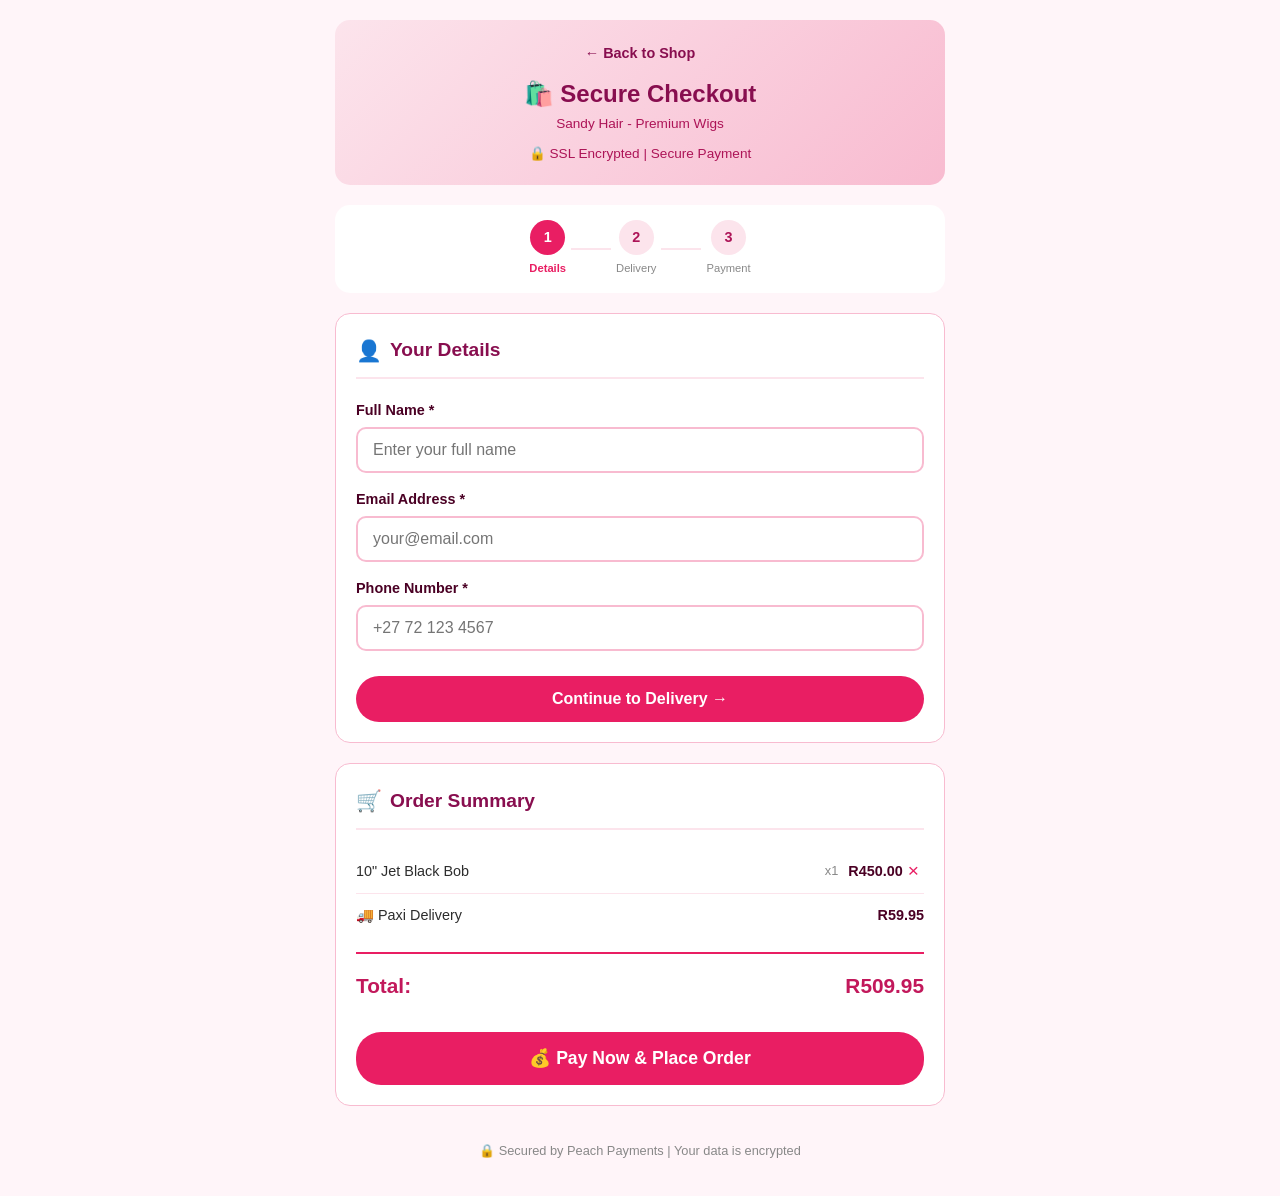
==== checkout.html @ 98039951 "Create checkout.html" ====
<!DOCTYPE html>
<html lang="en">
<head>
    <meta charset="UTF-8">
    <meta name="viewport" content="width=device-width, initial-scale=1.0">
    <title>Checkout - Sandy Hair | Premium Wigs</title>
    <link rel="stylesheet" href="checkout.css">
</head>
<body>

    <div class="checkout-container">

        <!-- Header -->
        <header class="checkout-header">
            <a href="index.html" class="back-link">← Back to Shop</a>
            <h1>🛍️ Secure Checkout</h1>
            <p>Sandy Hair - Premium Wigs</p>
            <p class="security-badge">🔒 SSL Encrypted | Secure Payment</p>
        </header>

        <!-- Step Indicator -->
        <div class="step-indicator">
            <div class="step active" id="step1Indicator">
                <span class="step-dot">1</span>
                <span class="step-label">Details</span>
            </div>
            <div class="step-line"></div>
            <div class="step" id="step2Indicator">
                <span class="step-dot">2</span>
                <span class="step-label">Delivery</span>
            </div>
            <div class="step-line"></div>
            <div class="step" id="step3Indicator">
                <span class="step-dot">3</span>
                <span class="step-label">Payment</span>
            </div>
        </div>

        <!-- Customer Details Section -->
        <section class="checkout-section" id="customerSection">
            <h2 class="section-heading">
                <span class="section-icon">👤</span>
                Your Details
            </h2>
            <div class="form-group">
                <label for="fullName">Full Name *</label>
                <input type="text" id="fullName" placeholder="Enter your full name" required>
            </div>
            <div class="form-group">
                <label for="email">Email Address *</label>
                <input type="email" id="email" placeholder="your@email.com" required>
            </div>
            <div class="form-group">
                <label for="phone">Phone Number *</label>
                <input type="tel" id="phone" placeholder="+27 72 123 4567" required>
            </div>
            <button class="next-btn" onclick="Checkout.nextStep('delivery')">
                Continue to Delivery → 
            </button>
        </section>

        <!-- Delivery Section -->
        <section class="checkout-section" id="deliverySection" style="display:none;">
            <h2 class="section-heading">
                <span class="section-icon">🚚</span>
                Delivery Method
            </h2>

            <!-- Paxi Delivery Option -->
            <label class="delivery-option selected" id="paxiOption" onclick="Checkout.selectDelivery('paxi')">
                <input type="radio" name="delivery" value="paxi" checked>
                <div class="delivery-option-content">
                    <strong>📦 Paxi Delivery</strong>
                    <small>4-7 working days | Collect at PEP/PAXI point</small>
                    <span class="delivery-price">from R59.95</span>
                </div>
            </label>

            <!-- Paxi Code Input -->
            <div class="paxi-fields" id="paxiFields">
                <div class="form-group">
                    <label for="paxiCode">Paxi Point Code *</label>
                    <input type="text" id="paxiCode" placeholder="e.g., POTC001" required>
                    <small class="help-text">Find your code at <a href="https://paxi.co.za" target="_blank">paxi.co.za</a></small>
                </div>
                <div class="form-group">
                    <label for="paxiPoint">Paxi Point Name *</label>
                    <input type="text" id="paxiPoint" placeholder="e.g., PEP Potchefstroom" required>
                </div>
            </div>

            <!-- Paxi Price Reference -->
            <div class="info-box">
                <h4>💡 Paxi Delivery Prices:</h4>
                <p>📦 Small (up to 3kg): <strong>R59.95</strong> — 1-2 units</p>
                <p>📦 Medium (up to 5kg): <strong>R79.95</strong> — 3-4 units</p>
                <p>📦 Large (up to 10kg): <strong>R109.95</strong> — 5+ units</p>
                <p class="free-delivery-note">🎉 <strong>Free delivery</strong> on orders over R650!</p>
            </div>

            <!-- Collection Option -->
            <label class="delivery-option" id="collectionOption" onclick="Checkout.selectDelivery('collection')">
                <input type="radio" name="delivery" value="collection">
                <div class="delivery-option-content">
                    <strong>📍 Free Collection</strong>
                    <small>Potchefstroom only | Address sent via WhatsApp</small>
                    <span class="delivery-price free">FREE</span>
                </div>
            </label>

            <div class="button-group">
                <button class="back-btn" onclick="Checkout.prevStep('customer')">← Back</button>
                <button class="next-btn" onclick="Checkout.nextStep('payment')">Continue to Payment →</button>
            </div>
        </section>

        <!-- Payment Section -->
        <section class="checkout-section" id="paymentSection" style="display:none;">
            <h2 class="section-heading">
                <span class="section-icon">💳</span>
                Payment Method
            </h2>

            <p class="payment-intro">Select your bank for <strong>Instant EFT</strong> payment via Peach Payments:</p>

            <!-- Bank Selection -->
            <div class="bank-grid" id="bankGrid">
                <div class="bank-option selected" onclick="Checkout.selectBank('capitec', this)">
                    <span class="bank-icon">🏦</span>
                    <span>Capitec Pay</span>
                </div>
                <div class="bank-option" onclick="Checkout.selectBank('nedbank', this)">
                    <span class="bank-icon">🏦</span>
                    <span>Nedbank</span>
                </div>
                <div class="bank-option" onclick="Checkout.selectBank('absa', this)">
                    <span class="bank-icon">🏦</span>
                    <span>Absa</span>
                </div>
                <div class="bank-option" onclick="Checkout.selectBank('fnb', this)">
                    <span class="bank-icon">🏦</span>
                    <span>FNB</span>
                </div>
                <div class="bank-option" onclick="Checkout.selectBank('standard', this)">
                    <span class="bank-icon">🏦</span>
                    <span>Standard Bank</span>
                </div>
                <div class="bank-option" onclick="Checkout.selectBank('investec', this)">
                    <span class="bank-icon">🏦</span>
                    <span>Investec</span>
                </div>
                <div class="bank-option" onclick="Checkout.selectBank('tymebank', this)">
                    <span class="bank-icon">🏦</span>
                    <span>Tyme Bank</span>
                </div>
            </div>

            <p class="security-note">🔒 Your payment is secured by <strong>Peach Payments</strong>. We never see or store your banking details.</p>

            <!-- Manual EFT Option -->
            <div class="manual-eft-box">
                <h4>📋 Or Pay via Manual EFT</h4>
                <p>Use our banking details and send proof of payment via WhatsApp:</p>
                <div class="bank-details">
                    <p><strong>Bank:</strong> [Your Bank Name]</p>
                    <p><strong>Account Holder:</strong> [Your Name]</p>
                    <p><strong>Account Number:</strong> [Your Account Number]</p>
                    <p><strong>Account Type:</strong> [Savings/Cheque]</p>
                    <p><strong>Reference:</strong> Your Name + Product</p>
                </div>
            </div>

            <div class="button-group">
                <button class="back-btn" onclick="Checkout.prevStep('delivery')">← Back</button>
            </div>
        </section>

        <!-- Order Summary -->
        <section class="checkout-section" id="orderSummary">
            <h2 class="section-heading">
                <span class="section-icon">🛒</span>
                Order Summary
            </h2>
            <div class="order-items" id="orderItems">
                <p class="empty-cart">Your cart is empty</p>
            </div>
            <div class="order-total">
                <span>Total:</span>
                <span id="grandTotal">R0.00</span>
            </div>

            <!-- Pay Now Button -->
            <button class="pay-btn" id="payButton" onclick="Checkout.processPayment()">
                💰 Pay Now & Place Order
            </button>

            <!-- Success Message -->
            <div class="success-message" id="successMessage">
                <h3>✅ Order Placed Successfully!</h3>
                <p>Your order has been received.</p>
                <p>Please send your proof of payment to:</p>
                <a href="#" id="whatsappLink" class="whatsapp-link" target="_blank">
                    💬 WhatsApp: +27 79 810 4481
                </a>
            </div>
        </section>

        <!-- Security Footer -->
        <div class="security-footer">
            <p>🔒 Secured by Peach Payments | Your data is encrypted</p>
        </div>
    </div>

    <script src="checkout.js"></script>
</body>
</html>
---- checkout.css ----
/* ============================================
   Sandy Hair - Checkout Stylesheet (Mobile First)
   ============================================ */

/* ----- Reset & Base ----- */
* {
    margin: 0;
    padding: 0;
    box-sizing: border-box;
}

body {
    font-family: 'Segoe UI', Tahoma, Geneva, Verdana, sans-serif;
    background: #fff5f9;
    color: #2d2d2d;
    line-height: 1.6;
    font-size: 16px;
    min-height: 100vh;
}

a {
    color: #e91e63;
    text-decoration: none;
}

/* ----- Checkout Container ----- */
.checkout-container {
    max-width: 550px;
    margin: 0 auto;
    padding: 15px;
}

/* ----- Header ----- */
.checkout-header {
    text-align: center;
    padding: 20px;
    background: linear-gradient(135deg, #fce4ec, #f8bbd0);
    border-radius: 15px;
    margin-bottom: 20px;
}

.back-link {
    display: inline-block;
    margin-bottom: 10px;
    font-size: 0.9rem;
    color: #880e4f;
    font-weight: 600;
}

.back-link:hover {
    text-decoration: underline;
}

.checkout-header h1 {
    color: #880e4f;
    font-size: 1.5rem;
}

.checkout-header p {
    color: #ad1457;
    font-size: 0.85rem;
}

.security-badge {
    margin-top: 8px;
    font-size: 0.75rem;
    color: #666;
}

/* ----- Step Indicator ----- */
.step-indicator {
    display: flex;
    align-items: center;
    justify-content: center;
    gap: 0;
    margin-bottom: 20px;
    padding: 15px;
    background: white;
    border-radius: 15px;
}

.step {
    display: flex;
    flex-direction: column;
    align-items: center;
    gap: 5px;
}

.step-dot {
    width: 35px;
    height: 35px;
    border-radius: 50%;
    background: #fce4ec;
    color: #ad1457;
    display: flex;
    align-items: center;
    justify-content: center;
    font-weight: bold;
    font-size: 0.9rem;
    transition: background 0.3s, color 0.3s;
}

.step.active .step-dot {
    background: #e91e63;
    color: white;
}

.step.completed .step-dot {
    background: #4caf50;
    color: white;
}

.step-label {
    font-size: 0.7rem;
    color: #888;
    font-weight: 500;
}

.step.active .step-label {
    color: #e91e63;
    font-weight: 700;
}

.step-line {
    width: 40px;
    height: 2px;
    background: #fce4ec;
    margin: 0 5px;
}

/* ----- Checkout Section ----- */
.checkout-section {
    background: white;
    border-radius: 15px;
    padding: 20px;
    margin-bottom: 20px;
    border: 1px solid #f8bbd0;
}

.section-heading {
    font-size: 1.2rem;
    color: #880e4f;
    margin-bottom: 20px;
    padding-bottom: 10px;
    border-bottom: 2px solid #fce4ec;
    display: flex;
    align-items: center;
    gap: 8px;
}

.section-icon {
    font-size: 1.3rem;
}

/* ----- Form Groups ----- */
.form-group {
    margin-bottom: 15px;
}

.form-group label {
    display: block;
    font-weight: 600;
    color: #4a0024;
    margin-bottom: 5px;
    font-size: 0.9rem;
}

.form-group input,
.form-group select {
    width: 100%;
    padding: 12px 15px;
    border: 2px solid #f8bbd0;
    border-radius: 10px;
    font-size: 1rem;
    transition: border-color 0.3s;
    background: #fff;
}

.form-group input:focus,
.form-group select:focus {
    outline: none;
    border-color: #e91e63;
}

.help-text {
    font-size: 0.75rem;
    color: #888;
    margin-top: 4px;
    display: block;
}

.help-text a {
    color: #e91e63;
    text-decoration: underline;
}

/* ----- Delivery Options ----- */
.delivery-option {
    display: block;
    padding: 15px;
    background: #fce4ec;
    border-radius: 12px;
    margin-bottom: 10px;
    cursor: pointer;
    border: 2px solid transparent;
    transition: border-color 0.3s, background 0.3s;
}

.delivery-option:hover {
    border-color: #e91e63;
}

.delivery-option.selected {
    border-color: #e91e63;
    background: #f8bbd0;
}

.delivery-option input[type="radio"] {
    margin-right: 10px;
}

.delivery-option-content strong {
    display: block;
    font-size: 1rem;
    color: #4a0024;
    margin-bottom: 3px;
}

.delivery-option-content small {
    display: block;
    font-size: 0.8rem;
    color: #666;
}

.delivery-price {
    font-weight: bold;
    color: #c2185b;
    font-size: 0.95rem;
    margin-top: 5px;
    display: inline-block;
}

.delivery-price.free {
    color: #4caf50;
}

/* ----- Paxi Fields ----- */
.paxi-fields {
    background: #fff3e0;
    padding: 15px;
    border-radius: 10px;
    margin: 10px 0;
}

/* ----- Info Box ----- */
.info-box {
    background: #fff5f9;
    padding: 15px;
    border-radius: 10px;
    margin: 15px 0;
    border: 1px solid #f8bbd0;
}

.info-box h4 {
    color: #880e4f;
    margin-bottom: 8px;
    font-size: 0.95rem;
}

.info-box p {
    font-size: 0.85rem;
    color: #555;
    margin-bottom: 4px;
}

.free-delivery-note {
    color: #4caf50;
    font-weight: 600;
    margin-top: 8px;
}

/* ----- Payment ----- */
.payment-intro {
    font-size: 0.9rem;
    color: #555;
    margin-bottom: 15px;
}

.bank-grid {
    display: grid;
    grid-template-columns: 1fr 1fr;
    gap: 10px;
    margin-bottom: 15px;
}

.bank-option {
    display: flex;
    align-items: center;
    gap: 8px;
    padding: 12px;
    background: #fce4ec;
    border-radius: 10px;
    cursor: pointer;
    border: 2px solid transparent;
    font-size: 0.85rem;
    font-weight: 500;
    transition: border-color 0.3s, background 0.3s;
}

.bank-option:hover {
    border-color: #e91e63;
}

.bank-option.selected {
    border-color: #e91e63;
    background: #f8bbd0;
}

.bank-icon {
    font-size: 1.2rem;
}

.security-note {
    font-size: 0.8rem;
    color: #888;
    text-align: center;
    margin: 15px 0;
}

/* ----- Manual EFT ----- */
.manual-eft-box {
    background: #fff3e0;
    padding: 15px;
    border-radius: 10px;
    margin-top: 15px;
    border: 1px solid #ffe0b2;
}

.manual-eft-box h4 {
    color: #e65100;
    margin-bottom: 8px;
}

.manual-eft-box p {
    font-size: 0.85rem;
    color: #555;
    margin-bottom: 5px;
}

.bank-details {
    background: white;
    padding: 12px;
    border-radius: 8px;
    margin-top: 10px;
}

.bank-details p {
    font-size: 0.85rem;
    margin-bottom: 4px;
    color: #333;
}

/* ----- Order Summary ----- */
#orderSummary {
    margin-bottom: 20px;
}

.order-items {
    margin-bottom: 15px;
}

.empty-cart {
    text-align: center;
    color: #888;
    padding: 20px;
}

.order-item {
    display: flex;
    justify-content: space-between;
    align-items: center;
    padding: 10px 0;
    border-bottom: 1px solid #fce4ec;
    font-size: 0.9rem;
}

.order-item:last-child {
    border-bottom: none;
}

.order-item-name {
    flex: 1;
}

.order-item-qty {
    margin: 0 10px;
    color: #888;
    font-size: 0.8rem;
}

.order-item-price {
    font-weight: 600;
    color: #4a0024;
}

.remove-item {
    background: none;
    border: none;
    color: #e91e63;
    cursor: pointer;
    font-size: 1.2rem;
    padding: 0 5px;
}

.delivery-row {
    color: #4caf50;
}

.order-total {
    display: flex;
    justify-content: space-between;
    align-items: center;
    padding: 15px 0;
    border-top: 2px solid #e91e63;
    font-weight: bold;
    font-size: 1.3rem;
    color: #c2185b;
}

/* ----- Buttons ----- */
.next-btn, .back-btn, .pay-btn {
    padding: 14px 25px;
    border: none;
    border-radius: 25px;
    font-size: 1rem;
    font-weight: bold;
    cursor: pointer;
    transition: background 0.3s, transform 0.2s;
}

.next-btn {
    background: #e91e63;
    color: white;
    width: 100%;
    margin-top: 10px;
}

.next-btn:hover {
    background: #c2185b;
    transform: translateY(-2px);
}

.back-btn {
    background: #fce4ec;
    color: #880e4f;
}

.back-btn:hover {
    background: #f8bbd0;
}

.pay-btn {
    width: 100%;
    padding: 16px;
    background: #e91e63;
    color: white;
    font-size: 1.1rem;
    margin-top: 15px;
}

.pay-btn:hover {
    background: #c2185b;
    transform: translateY(-2px);
}

.pay-btn:disabled {
    background: #ccc;
    cursor: not-allowed;
    transform: none;
}

.button-group {
    display: flex;
    gap: 10px;
    margin-top: 15px;
}

.button-group .back-btn {
    flex: 0.4;
}

.button-group .next-btn {
    flex: 0.6;
    margin-top: 0;
}

/* ----- Success Message ----- */
.success-message {
    display: none;
    background: #e8f5e9;
    padding: 20px;
    border-radius: 10px;
    text-align: center;
    margin-top: 20px;
    border: 1px solid #c8e6c9;
}

.success-message.show {
    display: block;
}

.success-message h3 {
    color: #2e7d32;
    margin-bottom: 10px;
}

.success-message p {
    font-size: 0.9rem;
    color: #555;
    margin-bottom: 5px;
}

.whatsapp-link {
    display: inline-block;
    margin-top: 10px;
    padding: 12px 20px;
    background: #25D366;
    color: white;
    border-radius: 25px;
    font-weight: bold;
    text-decoration: none;
}

.whatsapp-link:hover {
    background: #1da851;
}

/* ----- Security Footer ----- */
.security-footer {
    text-align: center;
    padding: 15px;
    color: #888;
    font-size: 0.8rem;
}

/* ----- Tablet & Desktop ----- */
@media (min-width: 768px) {
    .checkout-container {
        max-width: 600px;
        padding: 20px;
    }

    .bank-grid {
        grid-template-columns: repeat(3, 1fr);
    }

    .button-group {
        gap: 15px;
    }
}

@media (min-width: 1024px) {
    .checkout-container {
        max-width: 650px;
    }
}
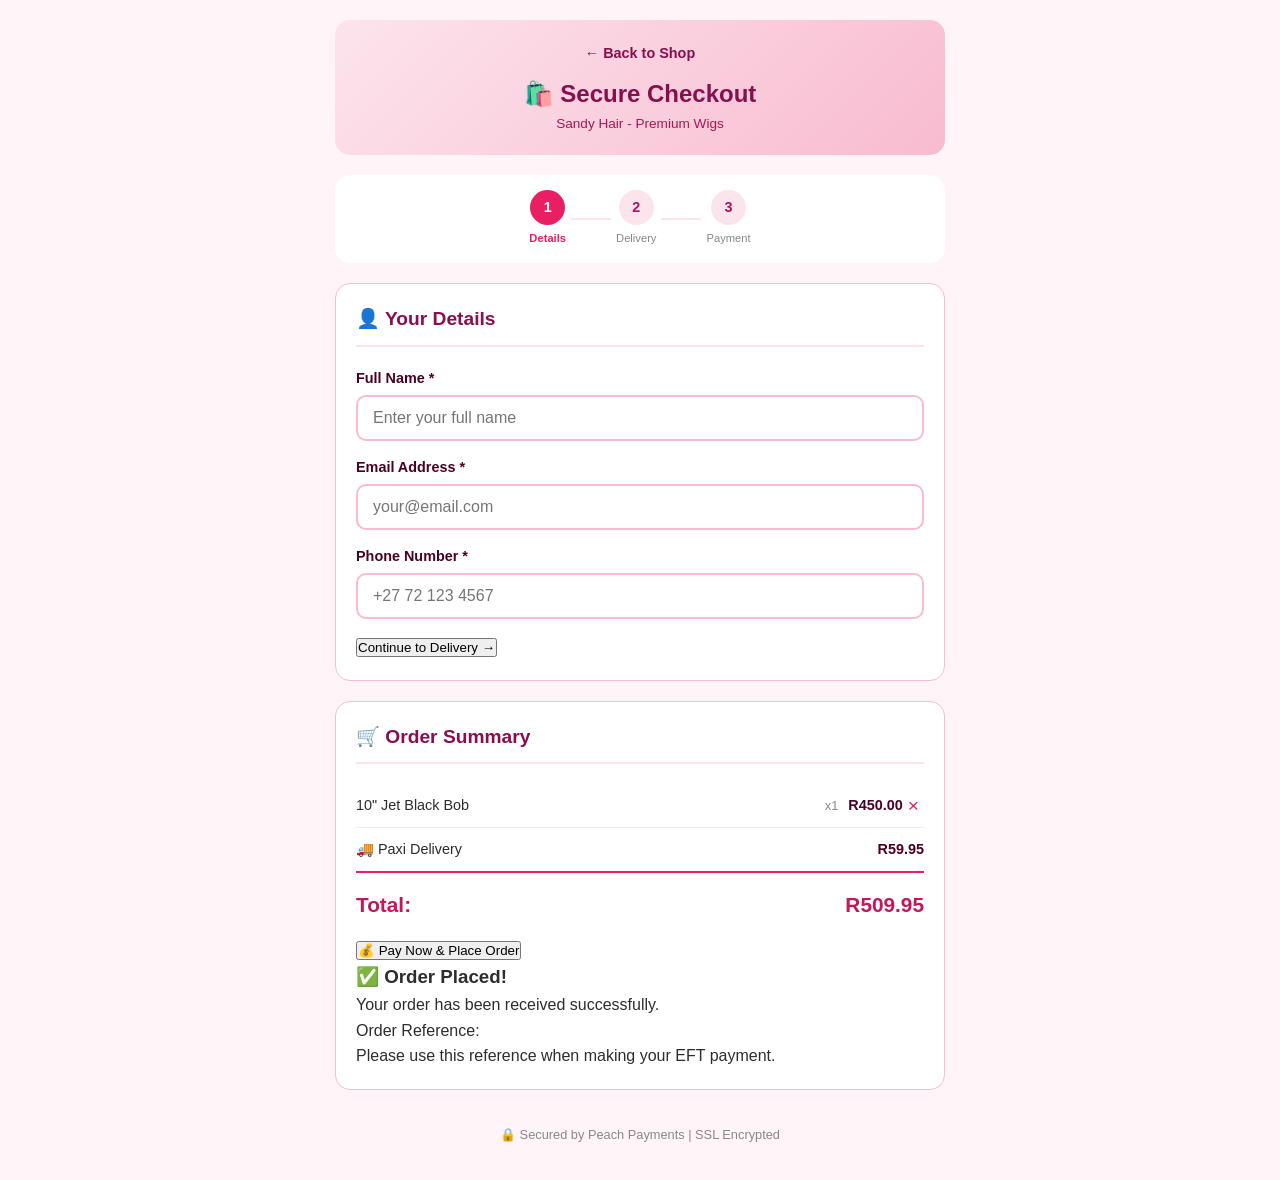
==== commit 53de2bb6: "Create checkout.html" ====
--- a/checkout.html
+++ b/checkout.html
@@ -3,45 +3,40 @@
 <head>
     <meta charset="UTF-8">
     <meta name="viewport" content="width=device-width, initial-scale=1.0">
-    <title>Checkout - Sandy Hair | Premium Wigs</title>
+    <title>Checkout - Sandy Hair</title>
     <link rel="stylesheet" href="checkout.css">
 </head>
 <body>
 
     <div class="checkout-container">
 
-        <!-- Header -->
         <header class="checkout-header">
             <a href="index.html" class="back-link">← Back to Shop</a>
             <h1>🛍️ Secure Checkout</h1>
             <p>Sandy Hair - Premium Wigs</p>
-            <p class="security-badge">🔒 SSL Encrypted | Secure Payment</p>
         </header>
 
         <!-- Step Indicator -->
         <div class="step-indicator">
-            <div class="step active" id="step1Indicator">
+            <div class="step active" id="step1Ind">
                 <span class="step-dot">1</span>
                 <span class="step-label">Details</span>
             </div>
             <div class="step-line"></div>
-            <div class="step" id="step2Indicator">
+            <div class="step" id="step2Ind">
                 <span class="step-dot">2</span>
                 <span class="step-label">Delivery</span>
             </div>
             <div class="step-line"></div>
-            <div class="step" id="step3Indicator">
+            <div class="step" id="step3Ind">
                 <span class="step-dot">3</span>
                 <span class="step-label">Payment</span>
             </div>
         </div>
 
-        <!-- Customer Details Section -->
-        <section class="checkout-section" id="customerSection">
-            <h2 class="section-heading">
-                <span class="section-icon">👤</span>
-                Your Details
-            </h2>
+        <!-- Step 1: Customer Details -->
+        <section class="checkout-section" id="step1">
+            <h2 class="section-heading">👤 Your Details</h2>
             <div class="form-group">
                 <label for="fullName">Full Name *</label>
                 <input type="text" id="fullName" placeholder="Enter your full name" required>
@@ -54,30 +49,23 @@
                 <label for="phone">Phone Number *</label>
                 <input type="tel" id="phone" placeholder="+27 72 123 4567" required>
             </div>
-            <button class="next-btn" onclick="Checkout.nextStep('delivery')">
-                Continue to Delivery → 
-            </button>
+            <button class="btn-primary" onclick="Checkout.goToStep(2)">Continue to Delivery →</button>
         </section>
 
-        <!-- Delivery Section -->
-        <section class="checkout-section" id="deliverySection" style="display:none;">
-            <h2 class="section-heading">
-                <span class="section-icon">🚚</span>
-                Delivery Method
-            </h2>
+        <!-- Step 2: Delivery -->
+        <section class="checkout-section" id="step2" style="display:none;">
+            <h2 class="section-heading">🚚 Delivery Method</h2>
 
-            <!-- Paxi Delivery Option -->
-            <label class="delivery-option selected" id="paxiOption" onclick="Checkout.selectDelivery('paxi')">
-                <input type="radio" name="delivery" value="paxi" checked>
-                <div class="delivery-option-content">
+            <label class="delivery-option selected" id="paxiOpt">
+                <input type="radio" name="delivery" value="paxi" checked onchange="Checkout.selectDelivery('paxi')">
+                <div>
                     <strong>📦 Paxi Delivery</strong>
-                    <small>4-7 working days | Collect at PEP/PAXI point</small>
+                    <small>4-7 working days | Collect at PEP/PAXI</small>
                     <span class="delivery-price">from R59.95</span>
                 </div>
             </label>
 
-            <!-- Paxi Code Input -->
-            <div class="paxi-fields" id="paxiFields">
+            <div id="paxiFields">
                 <div class="form-group">
                     <label for="paxiCode">Paxi Point Code *</label>
                     <input type="text" id="paxiCode" placeholder="e.g., POTC001" required>
@@ -89,125 +77,79 @@
                 </div>
             </div>
 
-            <!-- Paxi Price Reference -->
             <div class="info-box">
-                <h4>💡 Paxi Delivery Prices:</h4>
-                <p>📦 Small (up to 3kg): <strong>R59.95</strong> — 1-2 units</p>
-                <p>📦 Medium (up to 5kg): <strong>R79.95</strong> — 3-4 units</p>
-                <p>📦 Large (up to 10kg): <strong>R109.95</strong> — 5+ units</p>
-                <p class="free-delivery-note">🎉 <strong>Free delivery</strong> on orders over R650!</p>
+                <h4>💡 Paxi Prices:</h4>
+                <p>📦 Small (1-2 units): <strong>R59.95</strong></p>
+                <p>📦 Medium (3-4 units): <strong>R79.95</strong></p>
+                <p>📦 Large (5+ units): <strong>R109.95</strong></p>
+                <p class="free-note">🎉 <strong>Free delivery</strong> on orders over R650!</p>
             </div>
 
-            <!-- Collection Option -->
-            <label class="delivery-option" id="collectionOption" onclick="Checkout.selectDelivery('collection')">
-                <input type="radio" name="delivery" value="collection">
-                <div class="delivery-option-content">
+            <label class="delivery-option" id="collectOpt">
+                <input type="radio" name="delivery" value="collection" onchange="Checkout.selectDelivery('collection')">
+                <div>
                     <strong>📍 Free Collection</strong>
-                    <small>Potchefstroom only | Address sent via WhatsApp</small>
+                    <small>Potchefstroom only</small>
                     <span class="delivery-price free">FREE</span>
                 </div>
             </label>
 
-            <div class="button-group">
-                <button class="back-btn" onclick="Checkout.prevStep('customer')">← Back</button>
-                <button class="next-btn" onclick="Checkout.nextStep('payment')">Continue to Payment →</button>
+            <div class="btn-group">
+                <button class="btn-back" onclick="Checkout.goToStep(1)">← Back</button>
+                <button class="btn-primary" onclick="Checkout.goToStep(3)">Continue to Payment →</button>
             </div>
         </section>
 
-        <!-- Payment Section -->
-        <section class="checkout-section" id="paymentSection" style="display:none;">
-            <h2 class="section-heading">
-                <span class="section-icon">💳</span>
-                Payment Method
-            </h2>
+        <!-- Step 3: Payment -->
+        <section class="checkout-section" id="step3" style="display:none;">
+            <h2 class="section-heading">💳 Payment Method</h2>
+            <p class="payment-intro">Select your bank for <strong>Instant EFT</strong> payment:</p>
 
-            <p class="payment-intro">Select your bank for <strong>Instant EFT</strong> payment via Peach Payments:</p>
-
-            <!-- Bank Selection -->
-            <div class="bank-grid" id="bankGrid">
-                <div class="bank-option selected" onclick="Checkout.selectBank('capitec', this)">
-                    <span class="bank-icon">🏦</span>
-                    <span>Capitec Pay</span>
-                </div>
-                <div class="bank-option" onclick="Checkout.selectBank('nedbank', this)">
-                    <span class="bank-icon">🏦</span>
-                    <span>Nedbank</span>
-                </div>
-                <div class="bank-option" onclick="Checkout.selectBank('absa', this)">
-                    <span class="bank-icon">🏦</span>
-                    <span>Absa</span>
-                </div>
-                <div class="bank-option" onclick="Checkout.selectBank('fnb', this)">
-                    <span class="bank-icon">🏦</span>
-                    <span>FNB</span>
-                </div>
-                <div class="bank-option" onclick="Checkout.selectBank('standard', this)">
-                    <span class="bank-icon">🏦</span>
-                    <span>Standard Bank</span>
-                </div>
-                <div class="bank-option" onclick="Checkout.selectBank('investec', this)">
-                    <span class="bank-icon">🏦</span>
-                    <span>Investec</span>
-                </div>
-                <div class="bank-option" onclick="Checkout.selectBank('tymebank', this)">
-                    <span class="bank-icon">🏦</span>
-                    <span>Tyme Bank</span>
-                </div>
+            <div class="bank-grid">
+                <div class="bank-option selected" onclick="Checkout.selectBank('capitec', this)">🏦 Capitec Pay</div>
+                <div class="bank-option" onclick="Checkout.selectBank('nedbank', this)">🏦 Nedbank</div>
+                <div class="bank-option" onclick="Checkout.selectBank('absa', this)">🏦 Absa</div>
+                <div class="bank-option" onclick="Checkout.selectBank('fnb', this)">🏦 FNB</div>
+                <div class="bank-option" onclick="Checkout.selectBank('standard', this)">🏦 Standard Bank</div>
+                <div class="bank-option" onclick="Checkout.selectBank('investec', this)">🏦 Investec</div>
+                <div class="bank-option" onclick="Checkout.selectBank('tymebank', this)">🏦 Tyme Bank</div>
             </div>
 
-            <p class="security-note">🔒 Your payment is secured by <strong>Peach Payments</strong>. We never see or store your banking details.</p>
+            <p class="security-note">🔒 Secured by <strong>Peach Payments</strong></p>
 
-            <!-- Manual EFT Option -->
-            <div class="manual-eft-box">
-                <h4>📋 Or Pay via Manual EFT</h4>
-                <p>Use our banking details and send proof of payment via WhatsApp:</p>
-                <div class="bank-details">
-                    <p><strong>Bank:</strong> [Your Bank Name]</p>
-                    <p><strong>Account Holder:</strong> [Your Name]</p>
-                    <p><strong>Account Number:</strong> [Your Account Number]</p>
-                    <p><strong>Account Type:</strong> [Savings/Cheque]</p>
-                    <p><strong>Reference:</strong> Your Name + Product</p>
-                </div>
+            <div class="manual-eft">
+                <h4>📋 Manual EFT Details</h4>
+                <p><strong>Bank:</strong> Capitec</p>
+                <p><strong>Account:</strong> 1234567890</p>
+                <p><strong>Reference:</strong> Your Name + Product</p>
             </div>
 
-            <div class="button-group">
-                <button class="back-btn" onclick="Checkout.prevStep('delivery')">← Back</button>
+            <div class="btn-group">
+                <button class="btn-back" onclick="Checkout.goToStep(2)">← Back</button>
             </div>
         </section>
 
         <!-- Order Summary -->
         <section class="checkout-section" id="orderSummary">
-            <h2 class="section-heading">
-                <span class="section-icon">🛒</span>
-                Order Summary
-            </h2>
-            <div class="order-items" id="orderItems">
-                <p class="empty-cart">Your cart is empty</p>
-            </div>
+            <h2 class="section-heading">🛒 Order Summary</h2>
+            <div id="orderItems"><p class="empty-cart">Loading cart...</p></div>
             <div class="order-total">
                 <span>Total:</span>
                 <span id="grandTotal">R0.00</span>
             </div>
-
-            <!-- Pay Now Button -->
-            <button class="pay-btn" id="payButton" onclick="Checkout.processPayment()">
+            <button class="btn-pay" id="payBtn" onclick="Checkout.processPayment()">
                 💰 Pay Now & Place Order
             </button>
-
-            <!-- Success Message -->
-            <div class="success-message" id="successMessage">
-                <h3>✅ Order Placed Successfully!</h3>
-                <p>Your order has been received.</p>
-                <p>Please send your proof of payment to:</p>
-                <a href="#" id="whatsappLink" class="whatsapp-link" target="_blank">
-                    💬 WhatsApp: +27 79 810 4481
-                </a>
+            <div class="success-msg" id="successMsg">
+                <h3>✅ Order Placed!</h3>
+                <p>Your order has been received successfully.</p>
+                <p>Order Reference: <strong id="orderRef"></strong></p>
+                <p>Please use this reference when making your EFT payment.</p>
             </div>
         </section>
 
-        <!-- Security Footer -->
         <div class="security-footer">
-            <p>🔒 Secured by Peach Payments | Your data is encrypted</p>
+            <p>🔒 Secured by Peach Payments | SSL Encrypted</p>
         </div>
     </div>
 
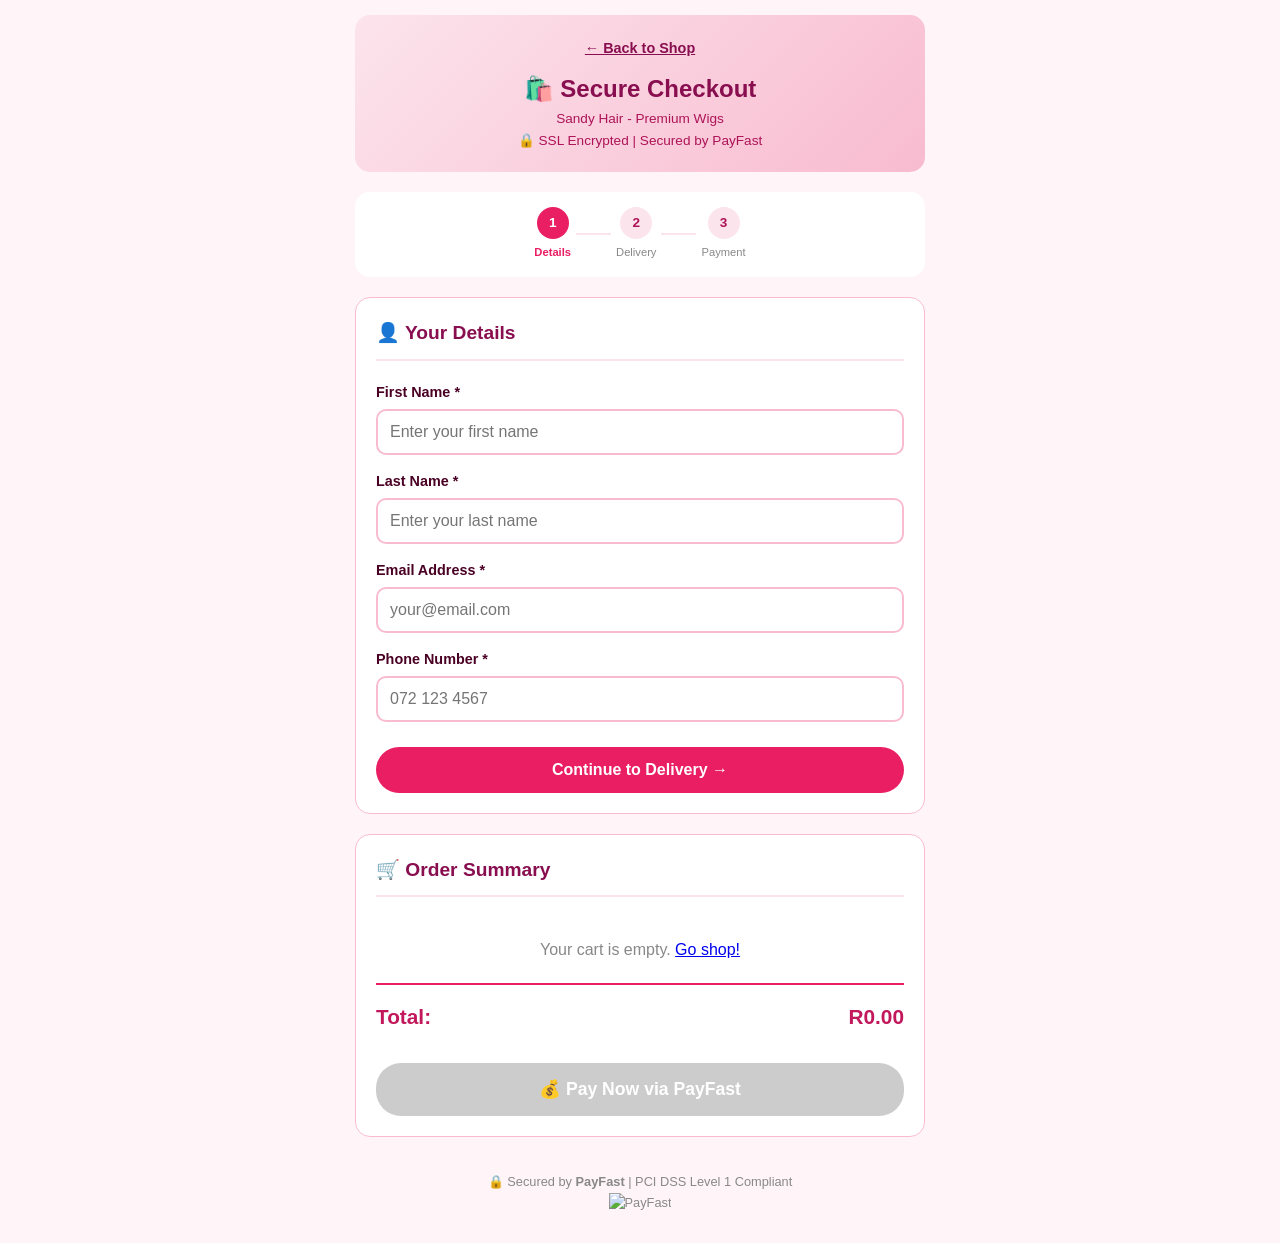
==== commit 6d30243d: "Update checkout.html" ====
--- a/checkout.html
+++ b/checkout.html
@@ -3,17 +3,19 @@
 <head>
     <meta charset="UTF-8">
     <meta name="viewport" content="width=device-width, initial-scale=1.0">
-    <title>Checkout - Sandy Hair</title>
+    <title>Checkout - Sandy Hair | Secure Payment</title>
     <link rel="stylesheet" href="checkout.css">
 </head>
 <body>
 
     <div class="checkout-container">
 
+        <!-- Header -->
         <header class="checkout-header">
             <a href="index.html" class="back-link">← Back to Shop</a>
             <h1>🛍️ Secure Checkout</h1>
             <p>Sandy Hair - Premium Wigs</p>
+            <p class="security-badge">🔒 SSL Encrypted | Secured by PayFast</p>
         </header>
 
         <!-- Step Indicator -->
@@ -38,8 +40,12 @@
         <section class="checkout-section" id="step1">
             <h2 class="section-heading">👤 Your Details</h2>
             <div class="form-group">
-                <label for="fullName">Full Name *</label>
-                <input type="text" id="fullName" placeholder="Enter your full name" required>
+                <label for="firstName">First Name *</label>
+                <input type="text" id="firstName" placeholder="Enter your first name" required>
+            </div>
+            <div class="form-group">
+                <label for="lastName">Last Name *</label>
+                <input type="text" id="lastName" placeholder="Enter your last name" required>
             </div>
             <div class="form-group">
                 <label for="email">Email Address *</label>
@@ -47,7 +53,7 @@
             </div>
             <div class="form-group">
                 <label for="phone">Phone Number *</label>
-                <input type="tel" id="phone" placeholder="+27 72 123 4567" required>
+                <input type="tel" id="phone" placeholder="072 123 4567" required>
             </div>
             <button class="btn-primary" onclick="Checkout.goToStep(2)">Continue to Delivery →</button>
         </section>
@@ -58,9 +64,9 @@
 
             <label class="delivery-option selected" id="paxiOpt">
                 <input type="radio" name="delivery" value="paxi" checked onchange="Checkout.selectDelivery('paxi')">
-                <div>
+                <div class="delivery-content">
                     <strong>📦 Paxi Delivery</strong>
-                    <small>4-7 working days | Collect at PEP/PAXI</small>
+                    <small>4-7 working days | Collect at PEP/PAXI point</small>
                     <span class="delivery-price">from R59.95</span>
                 </div>
             </label>
@@ -69,7 +75,7 @@
                 <div class="form-group">
                     <label for="paxiCode">Paxi Point Code *</label>
                     <input type="text" id="paxiCode" placeholder="e.g., POTC001" required>
-                    <small class="help-text">Find your code at <a href="https://paxi.co.za" target="_blank">paxi.co.za</a></small>
+                    <small class="help-text">Find your nearest Paxi code at <a href="https://paxi.co.za" target="_blank">paxi.co.za</a></small>
                 </div>
                 <div class="form-group">
                     <label for="paxiPoint">Paxi Point Name *</label>
@@ -78,18 +84,18 @@
             </div>
 
             <div class="info-box">
-                <h4>💡 Paxi Prices:</h4>
-                <p>📦 Small (1-2 units): <strong>R59.95</strong></p>
-                <p>📦 Medium (3-4 units): <strong>R79.95</strong></p>
-                <p>📦 Large (5+ units): <strong>R109.95</strong></p>
-                <p class="free-note">🎉 <strong>Free delivery</strong> on orders over R650!</p>
+                <h4>💡 Paxi Delivery Prices:</h4>
+                <p>📦 Small Parcel (1-2 units): <strong>R59.95</strong></p>
+                <p>📦 Medium Parcel (3-4 units): <strong>R79.95</strong></p>
+                <p>📦 Large Parcel (5+ units): <strong>R109.95</strong></p>
+                <p class="free-delivery-note">🎉 <strong>Free delivery</strong> on orders over R650!</p>
             </div>
 
             <label class="delivery-option" id="collectOpt">
                 <input type="radio" name="delivery" value="collection" onchange="Checkout.selectDelivery('collection')">
-                <div>
+                <div class="delivery-content">
                     <strong>📍 Free Collection</strong>
-                    <small>Potchefstroom only</small>
+                    <small>Potchefstroom only | Address provided after order</small>
                     <span class="delivery-price free">FREE</span>
                 </div>
             </label>
@@ -103,25 +109,40 @@
         <!-- Step 3: Payment -->
         <section class="checkout-section" id="step3" style="display:none;">
             <h2 class="section-heading">💳 Payment Method</h2>
-            <p class="payment-intro">Select your bank for <strong>Instant EFT</strong> payment:</p>
-
-            <div class="bank-grid">
-                <div class="bank-option selected" onclick="Checkout.selectBank('capitec', this)">🏦 Capitec Pay</div>
-                <div class="bank-option" onclick="Checkout.selectBank('nedbank', this)">🏦 Nedbank</div>
-                <div class="bank-option" onclick="Checkout.selectBank('absa', this)">🏦 Absa</div>
-                <div class="bank-option" onclick="Checkout.selectBank('fnb', this)">🏦 FNB</div>
-                <div class="bank-option" onclick="Checkout.selectBank('standard', this)">🏦 Standard Bank</div>
-                <div class="bank-option" onclick="Checkout.selectBank('investec', this)">🏦 Investec</div>
-                <div class="bank-option" onclick="Checkout.selectBank('tymebank', this)">🏦 Tyme Bank</div>
-            </div>
-
-            <p class="security-note">🔒 Secured by <strong>Peach Payments</strong></p>
-
-            <div class="manual-eft">
-                <h4>📋 Manual EFT Details</h4>
-                <p><strong>Bank:</strong> Capitec</p>
-                <p><strong>Account:</strong> 1234567890</p>
-                <p><strong>Reference:</strong> Your Name + Product</p>
+            <p class="payment-intro">You will be redirected to <strong>PayFast</strong> to complete your payment securely.</p>
+
+            <div class="payment-options">
+                <div class="payment-info-card">
+                    <h4>🔒 What PayFast Accepts:</h4>
+                    <div class="payment-methods-grid">
+                        <div class="payment-method">🏦 Instant EFT</div>
+                        <div class="payment-method">💳 Credit Card</div>
+                        <div class="payment-method">💳 Debit Card</div>
+                        <div class="payment-method">📱 Capitec Pay</div>
+                        <div class="payment-method">💵 Masterpass</div>
+                        <div class="payment-method">🪙 Scan to Pay</div>
+                        <div class="payment-method">🏦 FNB, Nedbank, Absa</div>
+                        <div class="payment-method">🏦 Standard Bank, Investec</div>
+                    </div>
+                </div>
+            </div>
+
+            <p class="security-note">
+                🔒 You will be redirected to PayFast's secure payment page.<br>
+                We never see or store your card details.
+            </p>
+
+            <div class="manual-eft-box">
+                <h4>📋 Prefer Manual EFT?</h4>
+                <p>Use our banking details below:</p>
+                <div class="bank-details">
+                    <p><strong>Bank:</strong> Capitec</p>
+                    <p><strong>Account Holder:</strong> Sandy Hair</p>
+                    <p><strong>Account Number:</strong> 1234567890</p>
+                    <p><strong>Account Type:</strong> Savings</p>
+                    <p><strong>Reference:</strong> Your Name + Product</p>
+                    <p class="manual-eft-note">⚠️ Manual EFT may take 1-2 business days to clear. Use PayFast for instant processing.</p>
+                </div>
             </div>
 
             <div class="btn-group">
@@ -132,24 +153,67 @@
         <!-- Order Summary -->
         <section class="checkout-section" id="orderSummary">
             <h2 class="section-heading">🛒 Order Summary</h2>
-            <div id="orderItems"><p class="empty-cart">Loading cart...</p></div>
+            <div id="orderItems">
+                <p class="empty-cart">Loading cart...</p>
+            </div>
             <div class="order-total">
                 <span>Total:</span>
                 <span id="grandTotal">R0.00</span>
             </div>
+
+            <!-- PayFast Form -->
+            <form id="payfastForm" action="https://www.payfast.co.za/eng/process" method="POST" style="display:none;">
+                <!-- Merchant Details -->
+                <input type="hidden" name="merchant_id" id="pfMerchantId" value="10000100">
+                <input type="hidden" name="merchant_key" id="pfMerchantKey" value="46f0cd694581a">
+                
+                <!-- Return URLs -->
+                <input type="hidden" name="return_url" id="pfReturnUrl" value="https://sandyhair.co.za/success.html">
+                <input type="hidden" name="cancel_url" id="pfCancelUrl" value="https://sandyhair.co.za/cancel.html">
+                <input type="hidden" name="notify_url" id="pfNotifyUrl" value="https://sandyhair.co.za/notify.php">
+                
+                <!-- Transaction Details -->
+                <input type="hidden" name="m_payment_id" id="pfPaymentId" value="">
+                <input type="hidden" name="amount" id="pfAmount" value="">
+                <input type="hidden" name="item_name" id="pfItemName" value="">
+                <input type="hidden" name="item_description" id="pfItemDescription" value="">
+                
+                <!-- Customer Details -->
+                <input type="hidden" name="name_first" id="pfNameFirst" value="">
+                <input type="hidden" name="name_last" id="pfNameLast" value="">
+                <input type="hidden" name="email_address" id="pfEmail" value="">
+                <input type="hidden" name="cell_number" id="pfCell" value="">
+                
+                <!-- Custom Data -->
+                <input type="hidden" name="custom_str1" id="pfCustom1" value="">
+                <input type="hidden" name="custom_str2" id="pfCustom2" value="">
+                <input type="hidden" name="custom_str3" id="pfCustom3" value="">
+            </form>
+
             <button class="btn-pay" id="payBtn" onclick="Checkout.processPayment()">
-                💰 Pay Now & Place Order
+                💰 Pay Now via PayFast
             </button>
+
+            <!-- Processing State -->
+            <div class="processing-msg" id="processingMsg" style="display:none;">
+                <div class="spinner"></div>
+                <p>Redirecting to PayFast secure payment...</p>
+                <p class="processing-sub">Please don't close this page</p>
+            </div>
+
+            <!-- Order Complete -->
             <div class="success-msg" id="successMsg">
-                <h3>✅ Order Placed!</h3>
-                <p>Your order has been received successfully.</p>
+                <h3>✅ Payment Successful!</h3>
+                <p>Thank you for your order!</p>
                 <p>Order Reference: <strong id="orderRef"></strong></p>
-                <p>Please use this reference when making your EFT payment.</p>
+                <p>We will process your order and send tracking details soon.</p>
+                <a href="index.html" class="btn-back-to-shop">← Continue Shopping</a>
             </div>
         </section>
 
         <div class="security-footer">
-            <p>🔒 Secured by Peach Payments | SSL Encrypted</p>
+            <p>🔒 Secured by <strong>PayFast</strong> | PCI DSS Level 1 Compliant</p>
+            <img src="https://www.payfast.co.za/images/logo/payfast-logo.svg" alt="PayFast" class="payfast-logo">
         </div>
     </div>
 
--- a/checkout.css
+++ b/checkout.css
@@ -1,8 +1,7 @@
 /* ============================================
-   Sandy Hair - Checkout Stylesheet (Mobile First)
+   Sandy Hair - Checkout Stylesheet
    ============================================ */
 
-/* ----- Reset & Base ----- */
 * {
     margin: 0;
     padding: 0;
@@ -15,22 +14,15 @@
     color: #2d2d2d;
     line-height: 1.6;
     font-size: 16px;
-    min-height: 100vh;
-}
-
-a {
-    color: #e91e63;
-    text-decoration: none;
-}
-
-/* ----- Checkout Container ----- */
+}
+
 .checkout-container {
     max-width: 550px;
     margin: 0 auto;
     padding: 15px;
 }
 
-/* ----- Header ----- */
+/* Header */
 .checkout-header {
     text-align: center;
     padding: 20px;
@@ -47,10 +39,6 @@
     font-weight: 600;
 }
 
-.back-link:hover {
-    text-decoration: underline;
-}
-
 .checkout-header h1 {
     color: #880e4f;
     font-size: 1.5rem;
@@ -61,13 +49,7 @@
     font-size: 0.85rem;
 }
 
-.security-badge {
-    margin-top: 8px;
-    font-size: 0.75rem;
-    color: #666;
-}
-
-/* ----- Step Indicator ----- */
+/* Step Indicator */
 .step-indicator {
     display: flex;
     align-items: center;
@@ -87,8 +69,8 @@
 }
 
 .step-dot {
-    width: 35px;
-    height: 35px;
+    width: 32px;
+    height: 32px;
     border-radius: 50%;
     background: #fce4ec;
     color: #ad1457;
@@ -96,8 +78,7 @@
     align-items: center;
     justify-content: center;
     font-weight: bold;
-    font-size: 0.9rem;
-    transition: background 0.3s, color 0.3s;
+    font-size: 0.85rem;
 }
 
 .step.active .step-dot {
@@ -113,7 +94,6 @@
 .step-label {
     font-size: 0.7rem;
     color: #888;
-    font-weight: 500;
 }
 
 .step.active .step-label {
@@ -122,13 +102,13 @@
 }
 
 .step-line {
-    width: 40px;
+    width: 35px;
     height: 2px;
     background: #fce4ec;
     margin: 0 5px;
 }
 
-/* ----- Checkout Section ----- */
+/* Sections */
 .checkout-section {
     background: white;
     border-radius: 15px;
@@ -143,16 +123,9 @@
     margin-bottom: 20px;
     padding-bottom: 10px;
     border-bottom: 2px solid #fce4ec;
-    display: flex;
-    align-items: center;
-    gap: 8px;
-}
-
-.section-icon {
-    font-size: 1.3rem;
-}
-
-/* ----- Form Groups ----- */
+}
+
+/* Form */
 .form-group {
     margin-bottom: 15px;
 }
@@ -165,19 +138,15 @@
     font-size: 0.9rem;
 }
 
-.form-group input,
-.form-group select {
+.form-group input {
     width: 100%;
-    padding: 12px 15px;
+    padding: 12px;
     border: 2px solid #f8bbd0;
     border-radius: 10px;
     font-size: 1rem;
-    transition: border-color 0.3s;
-    background: #fff;
-}
-
-.form-group input:focus,
-.form-group select:focus {
+}
+
+.form-group input:focus {
     outline: none;
     border-color: #e91e63;
 }
@@ -189,25 +158,17 @@
     display: block;
 }
 
-.help-text a {
-    color: #e91e63;
-    text-decoration: underline;
-}
-
-/* ----- Delivery Options ----- */
+/* Delivery Options */
 .delivery-option {
-    display: block;
+    display: flex;
+    align-items: center;
+    gap: 10px;
     padding: 15px;
     background: #fce4ec;
     border-radius: 12px;
     margin-bottom: 10px;
     cursor: pointer;
     border: 2px solid transparent;
-    transition: border-color 0.3s, background 0.3s;
-}
-
-.delivery-option:hover {
-    border-color: #e91e63;
 }
 
 .delivery-option.selected {
@@ -215,18 +176,17 @@
     background: #f8bbd0;
 }
 
-.delivery-option input[type="radio"] {
-    margin-right: 10px;
-}
-
-.delivery-option-content strong {
+.delivery-option input {
+    margin: 0;
+}
+
+.delivery-option strong {
     display: block;
     font-size: 1rem;
     color: #4a0024;
-    margin-bottom: 3px;
-}
-
-.delivery-option-content small {
+}
+
+.delivery-option small {
     display: block;
     font-size: 0.8rem;
     color: #666;
@@ -235,36 +195,30 @@
 .delivery-price {
     font-weight: bold;
     color: #c2185b;
-    font-size: 0.95rem;
-    margin-top: 5px;
-    display: inline-block;
 }
 
 .delivery-price.free {
     color: #4caf50;
 }
 
-/* ----- Paxi Fields ----- */
-.paxi-fields {
+#paxiFields {
     background: #fff3e0;
     padding: 15px;
     border-radius: 10px;
-    margin: 10px 0;
-}
-
-/* ----- Info Box ----- */
+    margin: 10px 0 15px;
+}
+
+/* Info Box */
 .info-box {
     background: #fff5f9;
     padding: 15px;
     border-radius: 10px;
     margin: 15px 0;
-    border: 1px solid #f8bbd0;
 }
 
 .info-box h4 {
     color: #880e4f;
     margin-bottom: 8px;
-    font-size: 0.95rem;
 }
 
 .info-box p {
@@ -273,13 +227,13 @@
     margin-bottom: 4px;
 }
 
-.free-delivery-note {
+.free-note {
     color: #4caf50;
     font-weight: 600;
     margin-top: 8px;
 }
 
-/* ----- Payment ----- */
+/* Bank Grid */
 .payment-intro {
     font-size: 0.9rem;
     color: #555;
@@ -294,21 +248,14 @@
 }
 
 .bank-option {
-    display: flex;
-    align-items: center;
-    gap: 8px;
     padding: 12px;
     background: #fce4ec;
     border-radius: 10px;
+    text-align: center;
     cursor: pointer;
     border: 2px solid transparent;
     font-size: 0.85rem;
     font-weight: 500;
-    transition: border-color 0.3s, background 0.3s;
-}
-
-.bank-option:hover {
-    border-color: #e91e63;
 }
 
 .bank-option.selected {
@@ -316,10 +263,6 @@
     background: #f8bbd0;
 }
 
-.bank-icon {
-    font-size: 1.2rem;
-}
-
 .security-note {
     font-size: 0.8rem;
     color: #888;
@@ -327,44 +270,25 @@
     margin: 15px 0;
 }
 
-/* ----- Manual EFT ----- */
-.manual-eft-box {
+/* Manual EFT */
+.manual-eft {
     background: #fff3e0;
     padding: 15px;
     border-radius: 10px;
     margin-top: 15px;
-    border: 1px solid #ffe0b2;
-}
-
-.manual-eft-box h4 {
+}
+
+.manual-eft h4 {
     color: #e65100;
     margin-bottom: 8px;
 }
 
-.manual-eft-box p {
-    font-size: 0.85rem;
-    color: #555;
-    margin-bottom: 5px;
-}
-
-.bank-details {
-    background: white;
-    padding: 12px;
-    border-radius: 8px;
-    margin-top: 10px;
-}
-
-.bank-details p {
+.manual-eft p {
     font-size: 0.85rem;
     margin-bottom: 4px;
-    color: #333;
-}
-
-/* ----- Order Summary ----- */
-#orderSummary {
-    margin-bottom: 20px;
-}
-
+}
+
+/* Order Summary */
 .order-items {
     margin-bottom: 15px;
 }
@@ -384,10 +308,6 @@
     font-size: 0.9rem;
 }
 
-.order-item:last-child {
-    border-bottom: none;
-}
-
 .order-item-name {
     flex: 1;
 }
@@ -395,15 +315,13 @@
 .order-item-qty {
     margin: 0 10px;
     color: #888;
-    font-size: 0.8rem;
 }
 
 .order-item-price {
     font-weight: 600;
-    color: #4a0024;
-}
-
-.remove-item {
+}
+
+.remove-btn {
     background: none;
     border: none;
     color: #e91e63;
@@ -412,14 +330,9 @@
     padding: 0 5px;
 }
 
-.delivery-row {
-    color: #4caf50;
-}
-
 .order-total {
     display: flex;
     justify-content: space-between;
-    align-items: center;
     padding: 15px 0;
     border-top: 2px solid #e91e63;
     font-weight: bold;
@@ -427,115 +340,101 @@
     color: #c2185b;
 }
 
-/* ----- Buttons ----- */
-.next-btn, .back-btn, .pay-btn {
-    padding: 14px 25px;
+/* Buttons */
+.btn-primary {
+    width: 100%;
+    padding: 14px;
+    background: #e91e63;
+    color: white;
     border: none;
     border-radius: 25px;
     font-size: 1rem;
     font-weight: bold;
     cursor: pointer;
-    transition: background 0.3s, transform 0.2s;
-}
-
-.next-btn {
-    background: #e91e63;
-    color: white;
-    width: 100%;
     margin-top: 10px;
 }
 
-.next-btn:hover {
+.btn-primary:hover {
     background: #c2185b;
-    transform: translateY(-2px);
-}
-
-.back-btn {
+}
+
+.btn-back {
+    padding: 12px 20px;
     background: #fce4ec;
     color: #880e4f;
-}
-
-.back-btn:hover {
+    border: none;
+    border-radius: 25px;
+    font-size: 0.9rem;
+    font-weight: bold;
+    cursor: pointer;
+}
+
+.btn-back:hover {
     background: #f8bbd0;
 }
 
-.pay-btn {
+.btn-pay {
     width: 100%;
     padding: 16px;
-    background: #e91e63;
+    background: #4caf50;
     color: white;
+    border: none;
+    border-radius: 25px;
     font-size: 1.1rem;
+    font-weight: bold;
+    cursor: pointer;
     margin-top: 15px;
 }
 
-.pay-btn:hover {
-    background: #c2185b;
-    transform: translateY(-2px);
-}
-
-.pay-btn:disabled {
+.btn-pay:hover {
+    background: #388e3c;
+}
+
+.btn-pay:disabled {
     background: #ccc;
     cursor: not-allowed;
-    transform: none;
-}
-
-.button-group {
+}
+
+.btn-group {
     display: flex;
     gap: 10px;
     margin-top: 15px;
 }
 
-.button-group .back-btn {
-    flex: 0.4;
-}
-
-.button-group .next-btn {
-    flex: 0.6;
+.btn-group .btn-back {
+    flex: 0.3;
+}
+
+.btn-group .btn-primary {
+    flex: 0.7;
     margin-top: 0;
 }
 
-/* ----- Success Message ----- */
-.success-message {
+/* Success */
+.success-msg {
     display: none;
     background: #e8f5e9;
     padding: 20px;
     border-radius: 10px;
     text-align: center;
     margin-top: 20px;
-    border: 1px solid #c8e6c9;
-}
-
-.success-message.show {
+}
+
+.success-msg.show {
     display: block;
 }
 
-.success-message h3 {
+.success-msg h3 {
     color: #2e7d32;
     margin-bottom: 10px;
 }
 
-.success-message p {
+.success-msg p {
     font-size: 0.9rem;
     color: #555;
-    margin-bottom: 5px;
-}
-
-.whatsapp-link {
-    display: inline-block;
-    margin-top: 10px;
-    padding: 12px 20px;
-    background: #25D366;
-    color: white;
-    border-radius: 25px;
-    font-weight: bold;
-    text-decoration: none;
-}
-
-.whatsapp-link:hover {
-    background: #1da851;
-}
-
-/* ----- Security Footer ----- */
+}
+
+/* Security Footer */
 .security-footer {
     text-align: center;
     padding: 15px;
@@ -543,24 +442,11 @@
     font-size: 0.8rem;
 }
 
-/* ----- Tablet & Desktop ----- */
 @media (min-width: 768px) {
     .checkout-container {
         max-width: 600px;
-        padding: 20px;
     }
-
     .bank-grid {
         grid-template-columns: repeat(3, 1fr);
     }
-
-    .button-group {
-        gap: 15px;
-    }
-}
-
-@media (min-width: 1024px) {
-    .checkout-container {
-        max-width: 650px;
-    }
-}
+}
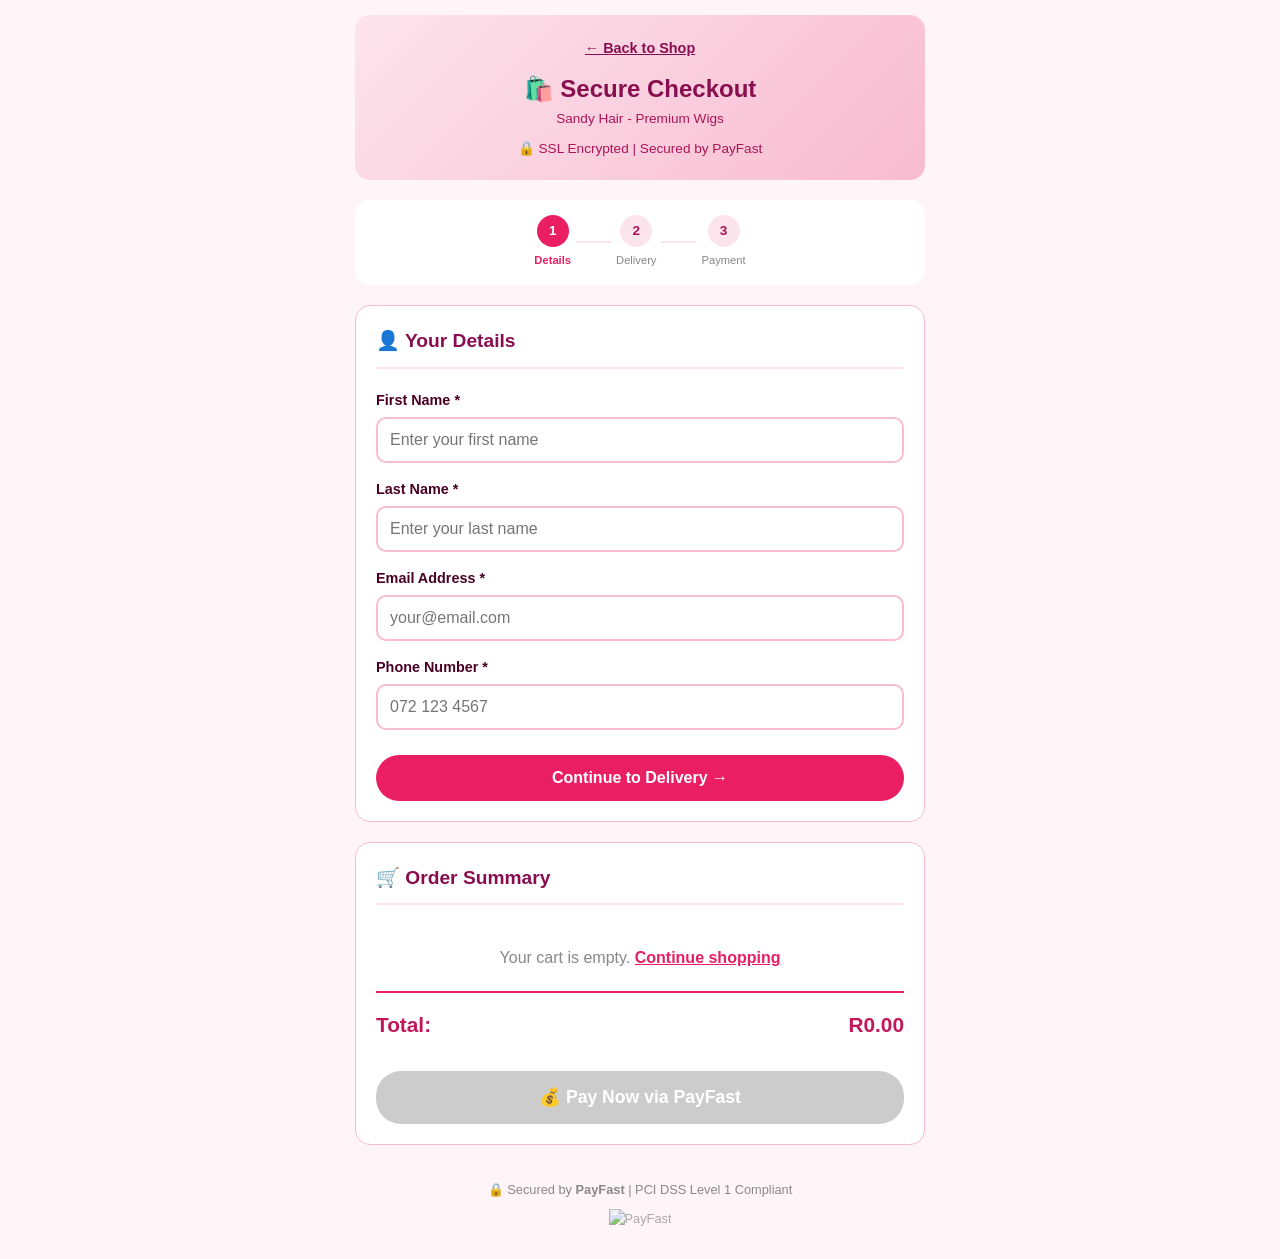
==== commit 12f06fc3: "Update checkout.html" ====
--- a/checkout.html
+++ b/checkout.html
@@ -66,8 +66,8 @@
                 <input type="radio" name="delivery" value="paxi" checked onchange="Checkout.selectDelivery('paxi')">
                 <div class="delivery-content">
                     <strong>📦 Paxi Delivery</strong>
-                    <small>4-7 working days | Collect at PEP/PAXI point</small>
-                    <span class="delivery-price">from R59.95</span>
+                    <small>5-7 working days | Collect at PEP/PAXI point</small>
+                    <span class="delivery-price">from R60.00</span>
                 </div>
             </label>
 
@@ -85,10 +85,10 @@
 
             <div class="info-box">
                 <h4>💡 Paxi Delivery Prices:</h4>
-                <p>📦 Small Parcel (1-2 units): <strong>R59.95</strong></p>
-                <p>📦 Medium Parcel (3-4 units): <strong>R79.95</strong></p>
+                <p>📦 Small Parcel (1-2 units): <strong>R60.00</strong></p>
+                <p>📦 Medium Parcel (3-4 units): <strong>R90.00</strong></p>
                 <p>📦 Large Parcel (5+ units): <strong>R109.95</strong></p>
-                <p class="free-delivery-note">🎉 <strong>Free delivery</strong> on orders over R650!</p>
+                <p class="free-delivery-note">🎉 <strong>Free delivery</strong> on orders over R1000!</p>
             </div>
 
             <label class="delivery-option" id="collectOpt">
--- a/checkout.css
+++ b/checkout.css
@@ -39,6 +39,8 @@
     font-weight: 600;
 }
 
+.back-link:hover { text-decoration: underline; }
+
 .checkout-header h1 {
     color: #880e4f;
     font-size: 1.5rem;
@@ -49,12 +51,17 @@
     font-size: 0.85rem;
 }
 
+.security-badge {
+    margin-top: 8px;
+    font-size: 0.75rem;
+    color: #4caf50;
+}
+
 /* Step Indicator */
 .step-indicator {
     display: flex;
     align-items: center;
     justify-content: center;
-    gap: 0;
     margin-bottom: 20px;
     padding: 15px;
     background: white;
@@ -79,6 +86,7 @@
     justify-content: center;
     font-weight: bold;
     font-size: 0.85rem;
+    transition: all 0.3s;
 }
 
 .step.active .step-dot {
@@ -144,6 +152,7 @@
     border: 2px solid #f8bbd0;
     border-radius: 10px;
     font-size: 1rem;
+    transition: border-color 0.3s;
 }
 
 .form-group input:focus {
@@ -156,6 +165,11 @@
     color: #888;
     margin-top: 4px;
     display: block;
+}
+
+.help-text a {
+    color: #e91e63;
+    text-decoration: underline;
 }
 
 /* Delivery Options */
@@ -169,6 +183,11 @@
     margin-bottom: 10px;
     cursor: pointer;
     border: 2px solid transparent;
+    transition: all 0.3s;
+}
+
+.delivery-option:hover {
+    border-color: #f8bbd0;
 }
 
 .delivery-option.selected {
@@ -180,13 +199,13 @@
     margin: 0;
 }
 
-.delivery-option strong {
+.delivery-content strong {
     display: block;
     font-size: 1rem;
     color: #4a0024;
 }
 
-.delivery-option small {
+.delivery-content small {
     display: block;
     font-size: 0.8rem;
     color: #666;
@@ -195,6 +214,8 @@
 .delivery-price {
     font-weight: bold;
     color: #c2185b;
+    margin-top: 3px;
+    display: inline-block;
 }
 
 .delivery-price.free {
@@ -214,11 +235,13 @@
     padding: 15px;
     border-radius: 10px;
     margin: 15px 0;
+    border: 1px solid #f8bbd0;
 }
 
 .info-box h4 {
     color: #880e4f;
     margin-bottom: 8px;
+    font-size: 0.95rem;
 }
 
 .info-box p {
@@ -227,40 +250,48 @@
     margin-bottom: 4px;
 }
 
-.free-note {
+.free-delivery-note {
     color: #4caf50;
     font-weight: 600;
     margin-top: 8px;
 }
 
-/* Bank Grid */
+/* Payment */
 .payment-intro {
     font-size: 0.9rem;
     color: #555;
     margin-bottom: 15px;
-}
-
-.bank-grid {
+    text-align: center;
+}
+
+.payment-info-card {
+    background: #e8f5e9;
+    padding: 15px;
+    border-radius: 12px;
+    margin-bottom: 15px;
+    border: 1px solid #c8e6c9;
+}
+
+.payment-info-card h4 {
+    color: #2e7d32;
+    margin-bottom: 10px;
+    text-align: center;
+}
+
+.payment-methods-grid {
     display: grid;
     grid-template-columns: 1fr 1fr;
-    gap: 10px;
-    margin-bottom: 15px;
-}
-
-.bank-option {
-    padding: 12px;
-    background: #fce4ec;
-    border-radius: 10px;
-    text-align: center;
-    cursor: pointer;
-    border: 2px solid transparent;
-    font-size: 0.85rem;
+    gap: 8px;
+}
+
+.payment-method {
+    background: white;
+    padding: 10px;
+    border-radius: 8px;
+    text-align: center;
+    font-size: 0.8rem;
     font-weight: 500;
-}
-
-.bank-option.selected {
-    border-color: #e91e63;
-    background: #f8bbd0;
+    color: #333;
 }
 
 .security-note {
@@ -268,35 +299,65 @@
     color: #888;
     text-align: center;
     margin: 15px 0;
+    line-height: 1.5;
 }
 
 /* Manual EFT */
-.manual-eft {
+.manual-eft-box {
     background: #fff3e0;
     padding: 15px;
     border-radius: 10px;
     margin-top: 15px;
-}
-
-.manual-eft h4 {
+    border: 1px solid #ffe0b2;
+}
+
+.manual-eft-box h4 {
     color: #e65100;
     margin-bottom: 8px;
 }
 
-.manual-eft p {
+.manual-eft-box p {
+    font-size: 0.85rem;
+    color: #555;
+    margin-bottom: 5px;
+}
+
+.bank-details {
+    background: white;
+    padding: 12px;
+    border-radius: 8px;
+    margin-top: 10px;
+}
+
+.bank-details p {
     font-size: 0.85rem;
     margin-bottom: 4px;
+    color: #333;
+}
+
+.manual-eft-note {
+    color: #e65100;
+    font-size: 0.8rem;
+    margin-top: 8px;
+    font-style: italic;
 }
 
 /* Order Summary */
 .order-items {
     margin-bottom: 15px;
+    max-height: 300px;
+    overflow-y: auto;
 }
 
 .empty-cart {
     text-align: center;
     color: #888;
     padding: 20px;
+}
+
+.empty-cart a {
+    color: #e91e63;
+    font-weight: 600;
 }
 
 .order-item {
@@ -315,10 +376,16 @@
 .order-item-qty {
     margin: 0 10px;
     color: #888;
+    font-size: 0.8rem;
 }
 
 .order-item-price {
     font-weight: 600;
+    color: #4a0024;
+}
+
+.order-item-price.free {
+    color: #4caf50;
 }
 
 .remove-btn {
@@ -328,11 +395,17 @@
     cursor: pointer;
     font-size: 1.2rem;
     padding: 0 5px;
+    transition: transform 0.2s;
+}
+
+.remove-btn:hover {
+    transform: scale(1.3);
 }
 
 .order-total {
     display: flex;
     justify-content: space-between;
+    align-items: center;
     padding: 15px 0;
     border-top: 2px solid #e91e63;
     font-weight: bold;
@@ -352,10 +425,12 @@
     font-weight: bold;
     cursor: pointer;
     margin-top: 10px;
+    transition: background 0.3s, transform 0.2s;
 }
 
 .btn-primary:hover {
     background: #c2185b;
+    transform: translateY(-2px);
 }
 
 .btn-back {
@@ -367,6 +442,7 @@
     font-size: 0.9rem;
     font-weight: bold;
     cursor: pointer;
+    transition: background 0.3s;
 }
 
 .btn-back:hover {
@@ -384,15 +460,34 @@
     font-weight: bold;
     cursor: pointer;
     margin-top: 15px;
+    transition: background 0.3s, transform 0.2s;
 }
 
 .btn-pay:hover {
     background: #388e3c;
+    transform: translateY(-2px);
 }
 
 .btn-pay:disabled {
     background: #ccc;
     cursor: not-allowed;
+    transform: none;
+}
+
+.btn-back-to-shop {
+    display: inline-block;
+    margin-top: 15px;
+    padding: 12px 25px;
+    background: #e91e63;
+    color: white;
+    text-decoration: none;
+    border-radius: 25px;
+    font-weight: bold;
+    transition: background 0.3s;
+}
+
+.btn-back-to-shop:hover {
+    background: #c2185b;
 }
 
 .btn-group {
@@ -408,6 +503,38 @@
 .btn-group .btn-primary {
     flex: 0.7;
     margin-top: 0;
+}
+
+/* Processing */
+.processing-msg {
+    text-align: center;
+    padding: 30px;
+}
+
+.spinner {
+    width: 50px;
+    height: 50px;
+    border: 5px solid #fce4ec;
+    border-top: 5px solid #e91e63;
+    border-radius: 50%;
+    animation: spin 1s linear infinite;
+    margin: 0 auto 15px;
+}
+
+@keyframes spin {
+    0% { transform: rotate(0deg); }
+    100% { transform: rotate(360deg); }
+}
+
+.processing-msg p {
+    font-size: 0.95rem;
+    color: #555;
+}
+
+.processing-sub {
+    font-size: 0.8rem;
+    color: #888;
+    margin-top: 5px;
 }
 
 /* Success */
@@ -415,9 +542,10 @@
     display: none;
     background: #e8f5e9;
     padding: 20px;
-    border-radius: 10px;
+    border-radius: 12px;
     text-align: center;
     margin-top: 20px;
+    border: 1px solid #c8e6c9;
 }
 
 .success-msg.show {
@@ -426,15 +554,17 @@
 
 .success-msg h3 {
     color: #2e7d32;
+    font-size: 1.3rem;
     margin-bottom: 10px;
 }
 
 .success-msg p {
     font-size: 0.9rem;
     color: #555;
-}
-
-/* Security Footer */
+    margin-bottom: 5px;
+}
+
+/* Footer */
 .security-footer {
     text-align: center;
     padding: 15px;
@@ -442,11 +572,19 @@
     font-size: 0.8rem;
 }
 
+.payfast-logo {
+    height: 30px;
+    margin-top: 8px;
+    opacity: 0.7;
+}
+
+/* Responsive */
 @media (min-width: 768px) {
     .checkout-container {
         max-width: 600px;
     }
-    .bank-grid {
-        grid-template-columns: repeat(3, 1fr);
+    
+    .payment-methods-grid {
+        grid-template-columns: repeat(4, 1fr);
     }
 }
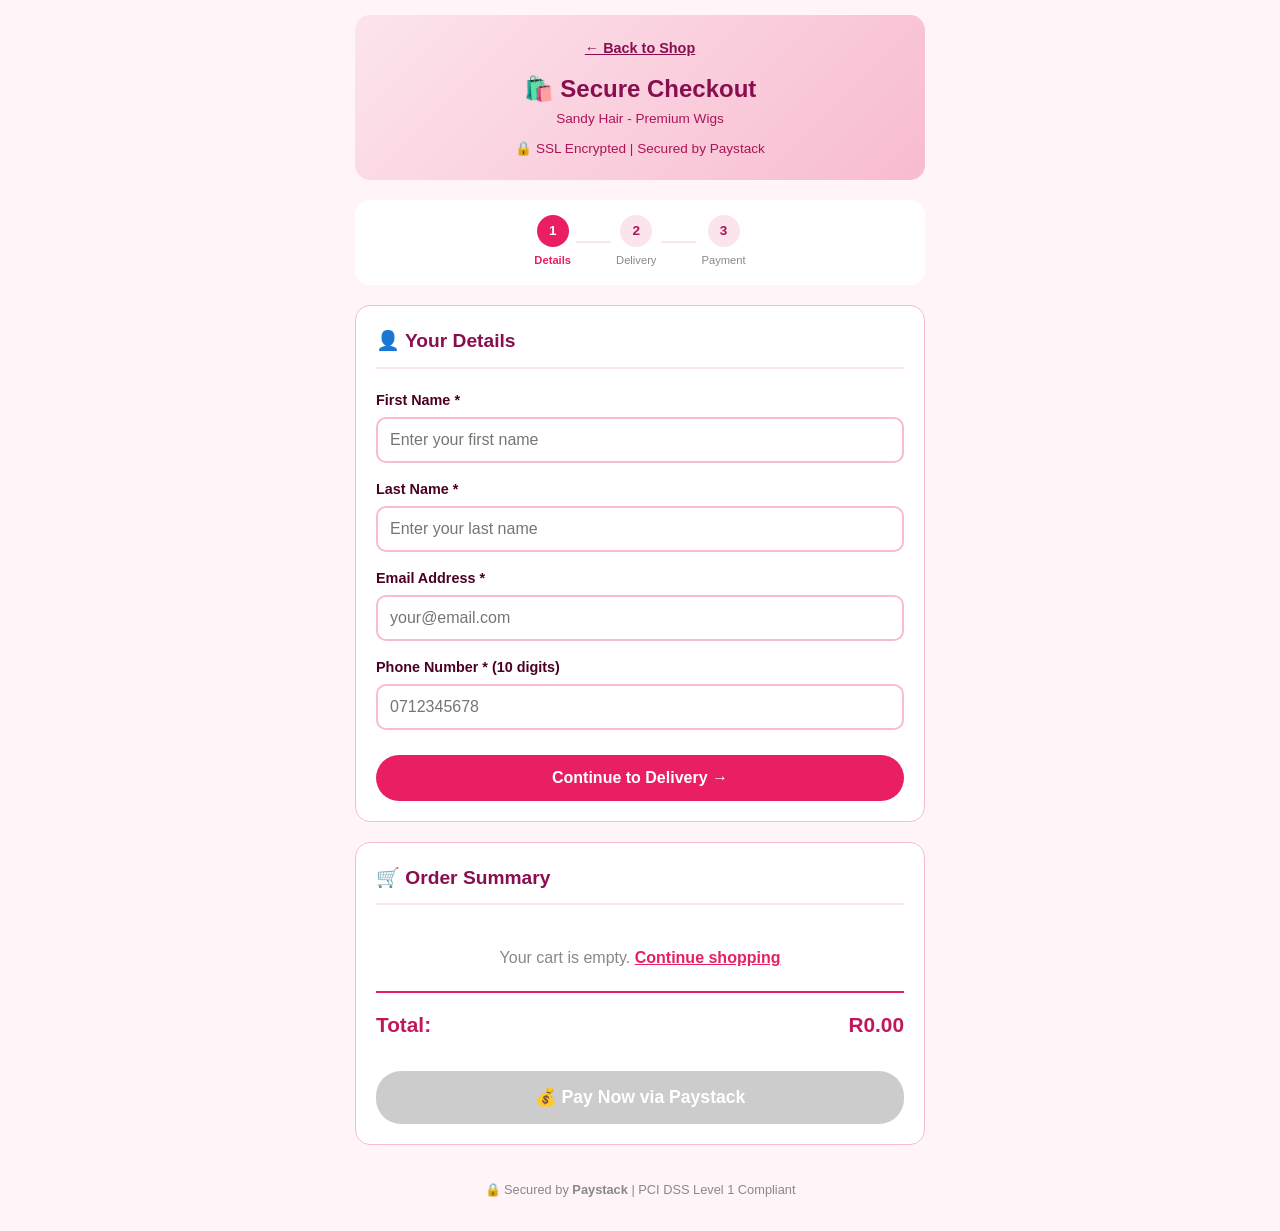
==== commit 74813f22: "Update checkout.html" ====
--- a/checkout.html
+++ b/checkout.html
@@ -5,17 +5,18 @@
     <meta name="viewport" content="width=device-width, initial-scale=1.0">
     <title>Checkout - Sandy Hair | Secure Payment</title>
     <link rel="stylesheet" href="checkout.css">
+    <!-- Step 1: Include the Paystack InlineJS library [citation:10] -->
+    <script src="https://js.paystack.co/v2/inline.js"></script>
 </head>
 <body>
 
     <div class="checkout-container">
 
-        <!-- Header -->
         <header class="checkout-header">
             <a href="index.html" class="back-link">← Back to Shop</a>
             <h1>🛍️ Secure Checkout</h1>
             <p>Sandy Hair - Premium Wigs</p>
-            <p class="security-badge">🔒 SSL Encrypted | Secured by PayFast</p>
+            <p class="security-badge">🔒 SSL Encrypted | Secured by Paystack</p>
         </header>
 
         <!-- Step Indicator -->
@@ -52,8 +53,8 @@
                 <input type="email" id="email" placeholder="your@email.com" required>
             </div>
             <div class="form-group">
-                <label for="phone">Phone Number *</label>
-                <input type="tel" id="phone" placeholder="072 123 4567" required>
+                <label for="phone">Phone Number * (10 digits)</label>
+                <input type="tel" id="phone" placeholder="0712345678" required pattern="[0-9]{10}" maxlength="10">
             </div>
             <button class="btn-primary" onclick="Checkout.goToStep(2)">Continue to Delivery →</button>
         </section>
@@ -66,7 +67,7 @@
                 <input type="radio" name="delivery" value="paxi" checked onchange="Checkout.selectDelivery('paxi')">
                 <div class="delivery-content">
                     <strong>📦 Paxi Delivery</strong>
-                    <small>5-7 working days | Collect at PEP/PAXI point</small>
+                    <small>4-7 working days | Collect at PEP/PAXI point</small>
                     <span class="delivery-price">from R60.00</span>
                 </div>
             </label>
@@ -75,7 +76,6 @@
                 <div class="form-group">
                     <label for="paxiCode">Paxi Point Code *</label>
                     <input type="text" id="paxiCode" placeholder="e.g., POTC001" required>
-                    <small class="help-text">Find your nearest Paxi code at <a href="https://paxi.co.za" target="_blank">paxi.co.za</a></small>
                 </div>
                 <div class="form-group">
                     <label for="paxiPoint">Paxi Point Name *</label>
@@ -86,16 +86,16 @@
             <div class="info-box">
                 <h4>💡 Paxi Delivery Prices:</h4>
                 <p>📦 Small Parcel (1-2 units): <strong>R60.00</strong></p>
-                <p>📦 Medium Parcel (3-4 units): <strong>R90.00</strong></p>
-                <p>📦 Large Parcel (5+ units): <strong>R109.95</strong></p>
-                <p class="free-delivery-note">🎉 <strong>Free delivery</strong> on orders over R1000!</p>
+                <p>📦 Medium Parcel (3-4 units): <strong>R80.00</strong></p>
+                <p>📦 Large Parcel (5+ units): <strong>R110.00</strong></p>
+                <p class="free-delivery-note">🎉 <strong>Free delivery</strong> on orders over R650!</p>
             </div>
 
             <label class="delivery-option" id="collectOpt">
                 <input type="radio" name="delivery" value="collection" onchange="Checkout.selectDelivery('collection')">
                 <div class="delivery-content">
                     <strong>📍 Free Collection</strong>
-                    <small>Potchefstroom only | Address provided after order</small>
+                    <small>Potchefstroom only</small>
                     <span class="delivery-price free">FREE</span>
                 </div>
             </label>
@@ -109,41 +109,19 @@
         <!-- Step 3: Payment -->
         <section class="checkout-section" id="step3" style="display:none;">
             <h2 class="section-heading">💳 Payment Method</h2>
-            <p class="payment-intro">You will be redirected to <strong>PayFast</strong> to complete your payment securely.</p>
+            <p class="payment-intro">Pay securely via <strong>Paystack</strong> using Instant EFT, card, or Masterpass.</p>
 
-            <div class="payment-options">
-                <div class="payment-info-card">
-                    <h4>🔒 What PayFast Accepts:</h4>
-                    <div class="payment-methods-grid">
-                        <div class="payment-method">🏦 Instant EFT</div>
-                        <div class="payment-method">💳 Credit Card</div>
-                        <div class="payment-method">💳 Debit Card</div>
-                        <div class="payment-method">📱 Capitec Pay</div>
-                        <div class="payment-method">💵 Masterpass</div>
-                        <div class="payment-method">🪙 Scan to Pay</div>
-                        <div class="payment-method">🏦 FNB, Nedbank, Absa</div>
-                        <div class="payment-method">🏦 Standard Bank, Investec</div>
-                    </div>
+            <div class="payment-info-card">
+                <h4>🔒 Paystack Accepts:</h4>
+                <div class="payment-methods-grid">
+                    <div class="payment-method">🏦 Instant EFT</div>
+                    <div class="payment-method">💳 Credit/Debit Card</div>
+                    <div class="payment-method">📱 Masterpass</div>
+                    <div class="payment-method">🪙 SnapScan</div>
                 </div>
             </div>
 
-            <p class="security-note">
-                🔒 You will be redirected to PayFast's secure payment page.<br>
-                We never see or store your card details.
-            </p>
-
-            <div class="manual-eft-box">
-                <h4>📋 Prefer Manual EFT?</h4>
-                <p>Use our banking details below:</p>
-                <div class="bank-details">
-                    <p><strong>Bank:</strong> Capitec</p>
-                    <p><strong>Account Holder:</strong> Sandy Hair</p>
-                    <p><strong>Account Number:</strong> 1234567890</p>
-                    <p><strong>Account Type:</strong> Savings</p>
-                    <p><strong>Reference:</strong> Your Name + Product</p>
-                    <p class="manual-eft-note">⚠️ Manual EFT may take 1-2 business days to clear. Use PayFast for instant processing.</p>
-                </div>
-            </div>
+            <p class="security-note">🔒 You will be redirected to Paystack's secure payment page.<br>We never see or store your banking details.</p>
 
             <div class="btn-group">
                 <button class="btn-back" onclick="Checkout.goToStep(2)">← Back</button>
@@ -153,51 +131,21 @@
         <!-- Order Summary -->
         <section class="checkout-section" id="orderSummary">
             <h2 class="section-heading">🛒 Order Summary</h2>
-            <div id="orderItems">
-                <p class="empty-cart">Loading cart...</p>
-            </div>
+            <div id="orderItems"><p class="empty-cart">Loading cart...</p></div>
             <div class="order-total">
                 <span>Total:</span>
                 <span id="grandTotal">R0.00</span>
             </div>
 
-            <!-- PayFast Form -->
-            <form id="payfastForm" action="https://www.payfast.co.za/eng/process" method="POST" style="display:none;">
-                <!-- Merchant Details -->
-                <input type="hidden" name="merchant_id" id="pfMerchantId" value="10000100">
-                <input type="hidden" name="merchant_key" id="pfMerchantKey" value="46f0cd694581a">
-                
-                <!-- Return URLs -->
-                <input type="hidden" name="return_url" id="pfReturnUrl" value="https://sandyhair.co.za/success.html">
-                <input type="hidden" name="cancel_url" id="pfCancelUrl" value="https://sandyhair.co.za/cancel.html">
-                <input type="hidden" name="notify_url" id="pfNotifyUrl" value="https://sandyhair.co.za/notify.php">
-                
-                <!-- Transaction Details -->
-                <input type="hidden" name="m_payment_id" id="pfPaymentId" value="">
-                <input type="hidden" name="amount" id="pfAmount" value="">
-                <input type="hidden" name="item_name" id="pfItemName" value="">
-                <input type="hidden" name="item_description" id="pfItemDescription" value="">
-                
-                <!-- Customer Details -->
-                <input type="hidden" name="name_first" id="pfNameFirst" value="">
-                <input type="hidden" name="name_last" id="pfNameLast" value="">
-                <input type="hidden" name="email_address" id="pfEmail" value="">
-                <input type="hidden" name="cell_number" id="pfCell" value="">
-                
-                <!-- Custom Data -->
-                <input type="hidden" name="custom_str1" id="pfCustom1" value="">
-                <input type="hidden" name="custom_str2" id="pfCustom2" value="">
-                <input type="hidden" name="custom_str3" id="pfCustom3" value="">
-            </form>
-
-            <button class="btn-pay" id="payBtn" onclick="Checkout.processPayment()">
-                💰 Pay Now via PayFast
+            <!-- Paystack Pay Button -->
+            <button class="btn-pay" id="payBtn" onclick="Checkout.payWithPaystack()">
+                💰 Pay Now via Paystack
             </button>
 
             <!-- Processing State -->
             <div class="processing-msg" id="processingMsg" style="display:none;">
                 <div class="spinner"></div>
-                <p>Redirecting to PayFast secure payment...</p>
+                <p>Opening Paystack secure payment...</p>
                 <p class="processing-sub">Please don't close this page</p>
             </div>
 
@@ -212,8 +160,7 @@
         </section>
 
         <div class="security-footer">
-            <p>🔒 Secured by <strong>PayFast</strong> | PCI DSS Level 1 Compliant</p>
-            <img src="https://www.payfast.co.za/images/logo/payfast-logo.svg" alt="PayFast" class="payfast-logo">
+            <p>🔒 Secured by <strong>Paystack</strong> | PCI DSS Level 1 Compliant</p>
         </div>
     </div>
 
